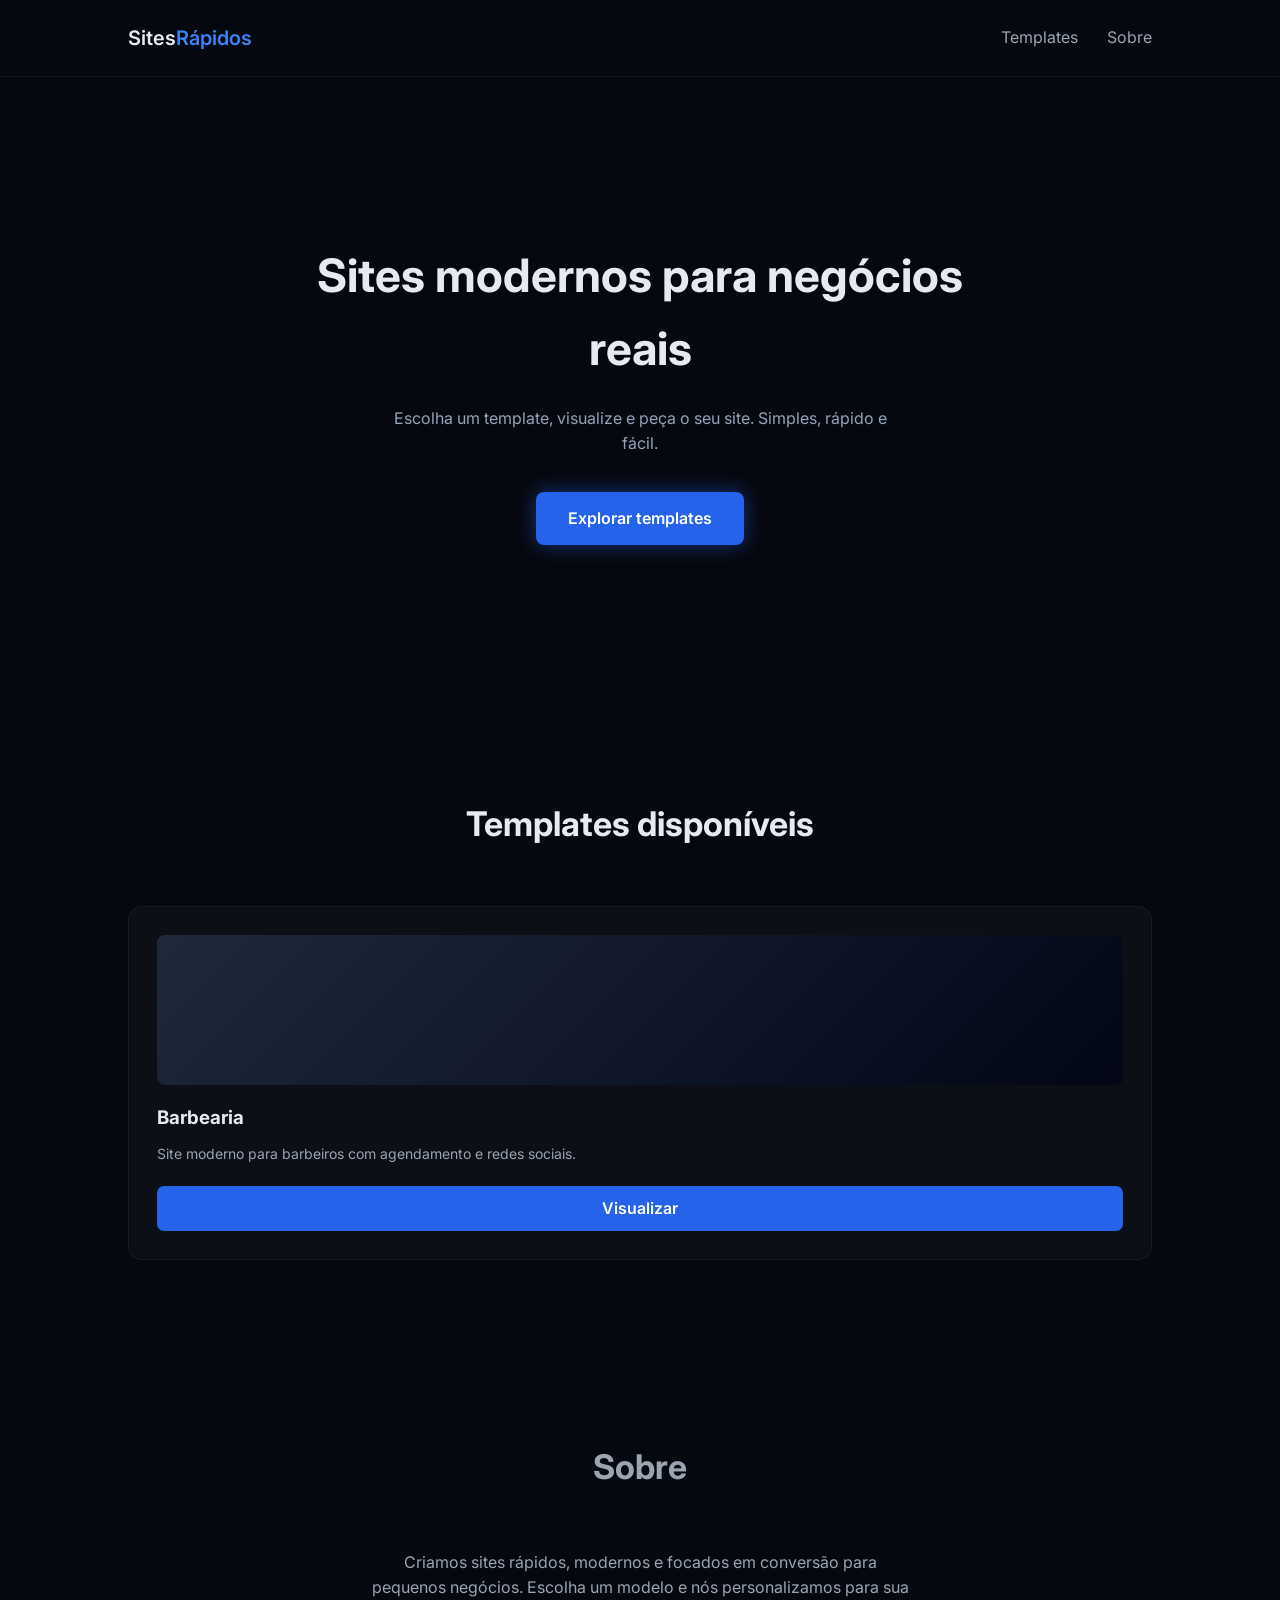
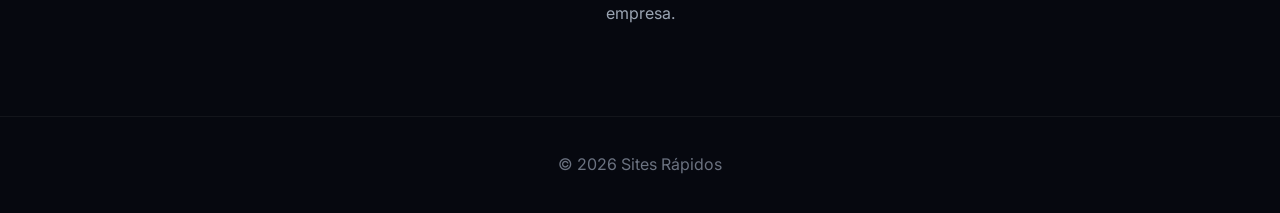
==== index.html @ dead8d6f "Add files via upload" ====
<!DOCTYPE html>
<html lang="pt-br">
<head>
<meta charset="UTF-8">
<meta name="viewport" content="width=device-width, initial-scale=1.0">

<title>Sites Rápidos</title>

<link rel="stylesheet" href="style.css">

<link rel="preconnect" href="https://fonts.googleapis.com">
<link href="https://fonts.googleapis.com/css2?family=Inter:wght@300;400;600&display=swap" rel="stylesheet">

</head>

<body>

<header class="header">
    <div class="logo">
    Sites<span>Rápidos</span>
    </div>

    <nav>
        <a href="#templates">Templates</a>
        <a href="#sobre">Sobre</a>
    </nav>
</header>

<section class="hero">
    <h1>Sites modernos para negócios reais</h1>

    <p>
    Escolha um template, visualize e peça o seu site.
    Simples, rápido e fácil.
    </p>

    <a class="btn" href="#templates">
    Explorar templates
    </a>
</section>

<section id="templates" class="templates">
    <h2>Templates disponíveis</h2>

    <div class="cards">

        <!-- TEMPLATE 1-->
        <div class="card">
            <div class="preview"></div>
                <h3>Barbearia</h3>
                <p>Site moderno para barbeiros com agendamento e redes sociais.</p>
                <a href="/barbearia" class="card-btn">
                Visualizar
                </a>
            </div>
        </div>

    </div>
</section>

<section id="sobre" class="sobre">
    <h2>Sobre</h2>
    <p>
    Criamos sites rápidos, modernos e focados em conversão para pequenos negócios.
    Escolha um modelo e nós personalizamos para sua empresa.
    </p>
</section>

<footer>
    <p>© 2026 Sites Rápidos</p>
</footer>

<script src="script.js"></script>

</body>
</html>
---- style.css ----
*{
margin:0;
padding:0;
box-sizing:border-box;
}

html{
    scroll-behavior: smooth;
}

body{
font-family:'Inter',sans-serif;
background:#06080f;
color:#e6eaf3;
line-height:1.6;
}


/* HEADER */

.header{
display:flex;
justify-content:space-between;
align-items:center;
padding:22px 10%;
border-bottom:1px solid rgba(255,255,255,0.05);
}

.logo{
font-size:20px;
font-weight:600;
}

.logo span{
color:#3b82f6;
}

nav a{
margin-left:25px;
text-decoration:none;
color:#9aa4b2;
transition:0.3s;
}

nav a:hover{
color:#ffffff;
}


/* HERO */

.hero{
min-height:70vh;
display:flex;
flex-direction:column;
justify-content:center;
align-items:center;
text-align:center;
padding:40px 20px;
}

.hero h1{
font-size:46px;
max-width:700px;
margin-bottom:20px;
}

.hero p{
color:#94a3b8;
max-width:500px;
margin-bottom:35px;
}


/* BOTÃO */

.btn{
background:#2563eb;
color:white;
padding:14px 32px;
border-radius:8px;
text-decoration:none;
font-weight:600;
transition:0.3s;
box-shadow:0 0 20px rgba(37,99,235,0.5);
}

.btn:hover{
transform:translateY(-3px);
box-shadow:0 0 35px rgba(37,99,235,0.7);
}


/* SECTIONS */

section{
padding:90px 10%;
}

h2{
text-align:center;
margin-bottom:55px;
font-size:34px;
}


/* CARDS */

.cards{
display:grid;
grid-template-columns:repeat(auto-fit,minmax(260px,1fr));
gap:35px;
}

.card{
background:rgba(255,255,255,0.03);
backdrop-filter:blur(10px);
border:1px solid rgba(255,255,255,0.05);
padding:28px;
border-radius:14px;
transition:0.35s;
display:flex;
flex-direction:column;
}

.card:hover{
transform:translateY(-8px);
border-color:#2563eb;
box-shadow:0 10px 35px rgba(37,99,235,0.15);
}

.preview{
height:150px;
background:linear-gradient(135deg,#1e293b,#020617);
border-radius:8px;
margin-bottom:18px;
}

.card h3{
margin-bottom:10px;
}

.card p{
color:#9aa4b2;
font-size:14px;
margin-bottom:20px;
}

.card-btn{
margin-top:auto;
background:#2563eb;
padding:10px;
border-radius:7px;
text-align:center;
text-decoration:none;
color:white;
font-weight:600;
transition:0.25s;
}

.card-btn:hover{
background:#3b82f6;
}


/* SOBRE */

.sobre{
max-width:800px;
margin:auto;
text-align:center;
color:#9aa4b2;
}


/* FOOTER */

footer{
border-top:1px solid rgba(255,255,255,0.05);
padding:35px;
text-align:center;
color:#6b7280;
}
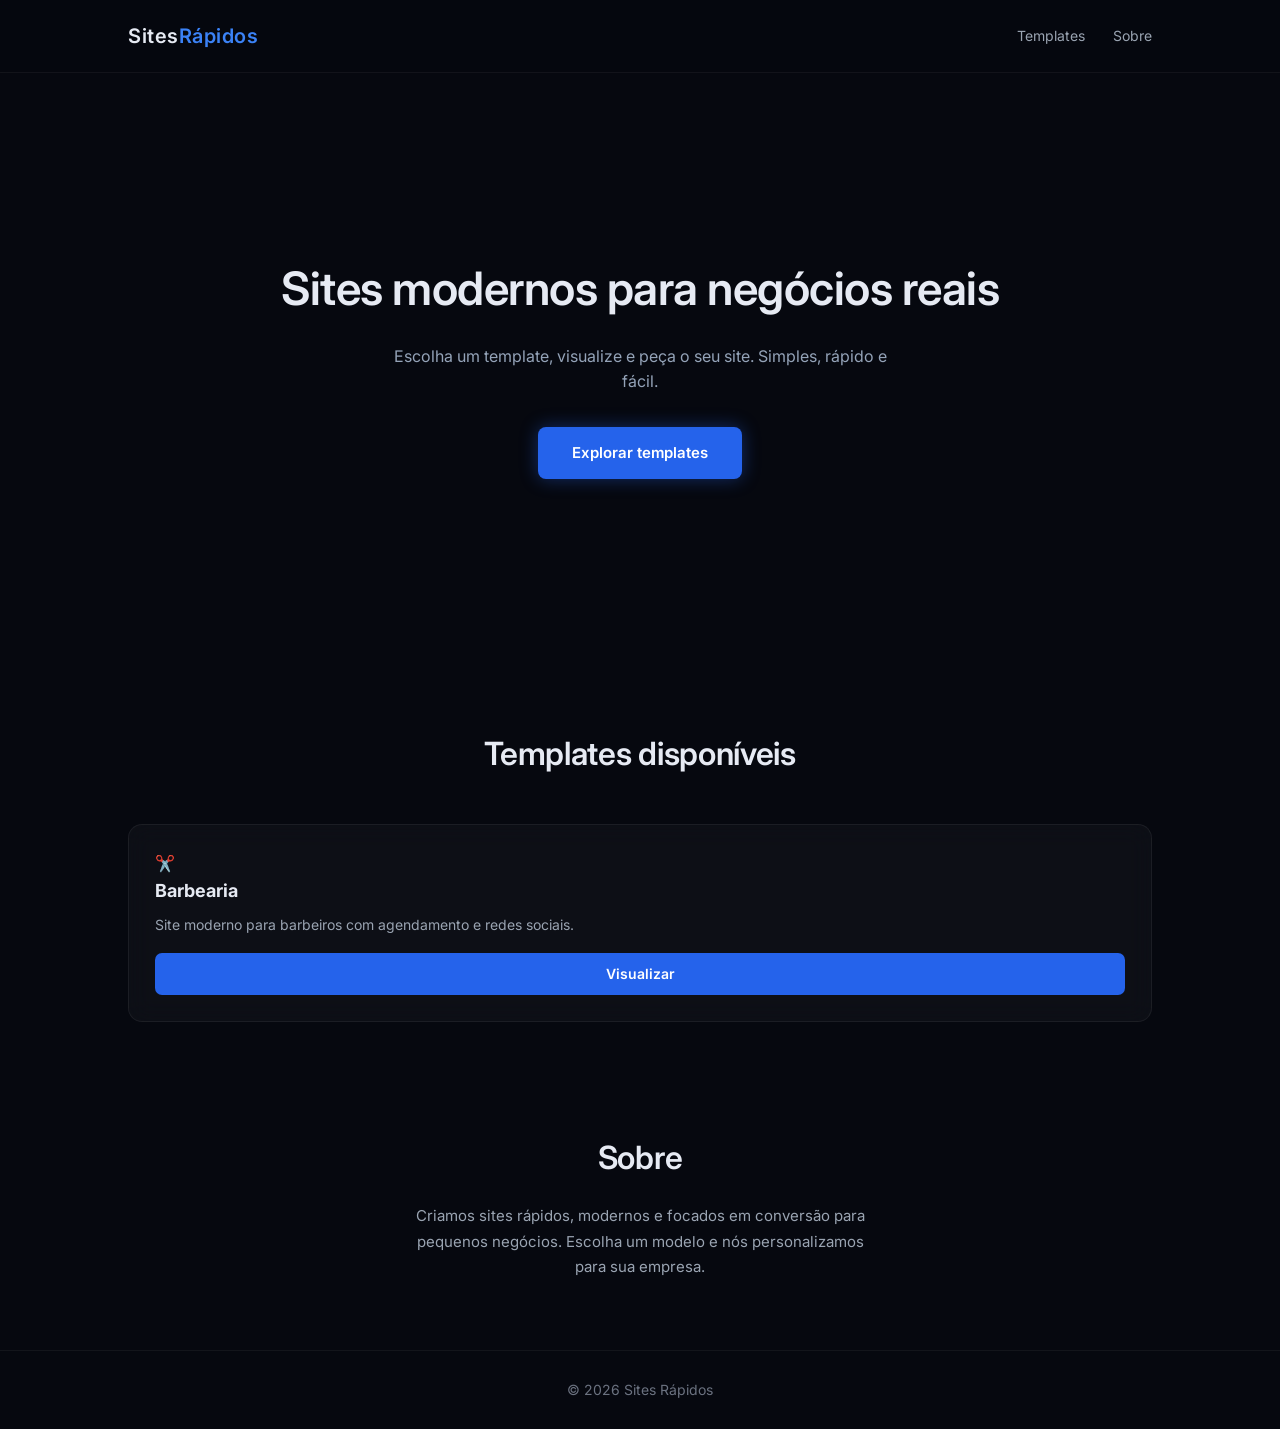
==== commit eac1f335: "Update index.html" ====
--- a/index.html
+++ b/index.html
@@ -10,6 +10,12 @@
 
 <link rel="preconnect" href="https://fonts.googleapis.com">
 <link href="https://fonts.googleapis.com/css2?family=Inter:wght@300;400;600&display=swap" rel="stylesheet">
+    
+<link rel="apple-touch-icon" sizes="180x180" href="favicon/apple-touch-icon.png">
+<link rel="icon" type="image/png" sizes="32x32" href="favicon/favicon-32x32.png">
+<link rel="icon" type="image/png" sizes="16x16" href="favicon/favicon-16x16.png">
+<link rel="manifest" href="favicon/site.webmanifest">
+<link rel="stylesheet" href="favicon/favicon.ico">
 
 </head>
 
@@ -46,13 +52,18 @@
 
         <!-- TEMPLATE 1-->
         <div class="card">
-            <div class="preview"></div>
-                <h3>Barbearia</h3>
-                <p>Site moderno para barbeiros com agendamento e redes sociais.</p>
-                <a href="/barbearia" class="card-btn">
-                Visualizar
-                </a>
+
+            <div class="card-top">
+            <div class="icon">✂️</div>
+            <h3>Barbearia</h3>
             </div>
+
+            <p>Site moderno para barbeiros com agendamento e redes sociais.</p>
+
+            <a href="/barbearia" class="card-btn">
+            Visualizar
+            </a>
+
         </div>
 
     </div>
@@ -73,4 +84,4 @@
 <script src="script.js"></script>
 
 </body>
-</html>+</html>
--- a/style.css
+++ b/style.css
@@ -2,10 +2,6 @@
 margin:0;
 padding:0;
 box-sizing:border-box;
-}
-
-html{
-    scroll-behavior: smooth;
 }
 
 body{
@@ -13,6 +9,7 @@
 background:#06080f;
 color:#e6eaf3;
 line-height:1.6;
+-webkit-font-smoothing:antialiased;
 }
 
 
@@ -22,13 +19,19 @@
 display:flex;
 justify-content:space-between;
 align-items:center;
-padding:22px 10%;
+padding:20px 10%;
 border-bottom:1px solid rgba(255,255,255,0.05);
+background:rgba(6,8,15,0.7);
+backdrop-filter:blur(8px);
+position:sticky;
+top:0;
+z-index:100;
 }
 
 .logo{
 font-size:20px;
 font-weight:600;
+letter-spacing:0.5px;
 }
 
 .logo span{
@@ -36,10 +39,11 @@
 }
 
 nav a{
-margin-left:25px;
+margin-left:24px;
 text-decoration:none;
 color:#9aa4b2;
-transition:0.3s;
+font-size:14px;
+transition:0.25s ease;
 }
 
 nav a:hover{
@@ -50,25 +54,28 @@
 /* HERO */
 
 .hero{
-min-height:70vh;
+min-height:65vh;
 display:flex;
 flex-direction:column;
 justify-content:center;
 align-items:center;
 text-align:center;
-padding:40px 20px;
+padding:60px 20px;
 }
 
 .hero h1{
 font-size:46px;
-max-width:700px;
-margin-bottom:20px;
+max-width:720px;
+margin-bottom:18px;
+font-weight:600;
+letter-spacing:-0.5px;
 }
 
 .hero p{
 color:#94a3b8;
 max-width:500px;
-margin-bottom:35px;
+margin-bottom:32px;
+font-size:16px;
 }
 
 
@@ -77,30 +84,41 @@
 .btn{
 background:#2563eb;
 color:white;
-padding:14px 32px;
+padding:14px 34px;
 border-radius:8px;
 text-decoration:none;
 font-weight:600;
-transition:0.3s;
-box-shadow:0 0 20px rgba(37,99,235,0.5);
+font-size:15px;
+transition:0.25s ease;
+box-shadow:0 0 18px rgba(37,99,235,0.4);
 }
 
 .btn:hover{
 transform:translateY(-3px);
-box-shadow:0 0 35px rgba(37,99,235,0.7);
+box-shadow:0 0 35px rgba(37,99,235,0.6);
 }
 
 
 /* SECTIONS */
 
 section{
-padding:90px 10%;
+padding:80px 10%;
 }
 
 h2{
 text-align:center;
-margin-bottom:55px;
-font-size:34px;
+margin-bottom:45px;
+font-size:32px;
+font-weight:600;
+letter-spacing:-0.3px;
+}
+
+
+/* TEMPLATES */
+
+.templates{
+padding-top:70px;
+padding-bottom:60px;
 }
 
 
@@ -109,41 +127,47 @@
 .cards{
 display:grid;
 grid-template-columns:repeat(auto-fit,minmax(260px,1fr));
-gap:35px;
+gap:28px;
+max-width:1100px;
+margin:auto;
 }
 
 .card{
 background:rgba(255,255,255,0.03);
-backdrop-filter:blur(10px);
-border:1px solid rgba(255,255,255,0.05);
-padding:28px;
+backdrop-filter:blur(12px);
+border:1px solid rgba(255,255,255,0.06);
+padding:26px;
 border-radius:14px;
-transition:0.35s;
+transition:0.35s ease;
 display:flex;
 flex-direction:column;
+position:relative;
+overflow:hidden;
 }
 
 .card:hover{
-transform:translateY(-8px);
+transform:translateY(-6px);
 border-color:#2563eb;
-box-shadow:0 10px 35px rgba(37,99,235,0.15);
+box-shadow:0 12px 35px rgba(37,99,235,0.18);
 }
 
 .preview{
 height:150px;
 background:linear-gradient(135deg,#1e293b,#020617);
 border-radius:8px;
-margin-bottom:18px;
+margin-bottom:16px;
 }
 
 .card h3{
-margin-bottom:10px;
+margin-bottom:8px;
+font-size:18px;
 }
 
 .card p{
 color:#9aa4b2;
 font-size:14px;
-margin-bottom:20px;
+margin-bottom:18px;
+line-height:1.5;
 }
 
 .card-btn{
@@ -155,6 +179,7 @@
 text-decoration:none;
 color:white;
 font-weight:600;
+font-size:14px;
 transition:0.25s;
 }
 
@@ -166,10 +191,21 @@
 /* SOBRE */
 
 .sobre{
-max-width:800px;
+padding-top:50px; /* reduz espaço antes da seção */
+padding-bottom:70px;
+max-width:720px;
 margin:auto;
 text-align:center;
+}
+
+.sobre h2{
+margin-bottom:20px;
+}
+
+.sobre p{
 color:#9aa4b2;
+font-size:15px;
+line-height:1.7;
 }
 
 
@@ -177,7 +213,31 @@
 
 footer{
 border-top:1px solid rgba(255,255,255,0.05);
-padding:35px;
+padding:28px;
 text-align:center;
 color:#6b7280;
-}+font-size:14px;
+}
+
+
+/* RESPONSIVIDADE */
+
+@media(max-width:768px){
+
+.hero h1{
+font-size:34px;
+}
+
+section{
+padding:60px 8%;
+}
+
+.header{
+padding:18px 8%;
+}
+
+nav a{
+margin-left:18px;
+}
+
+}
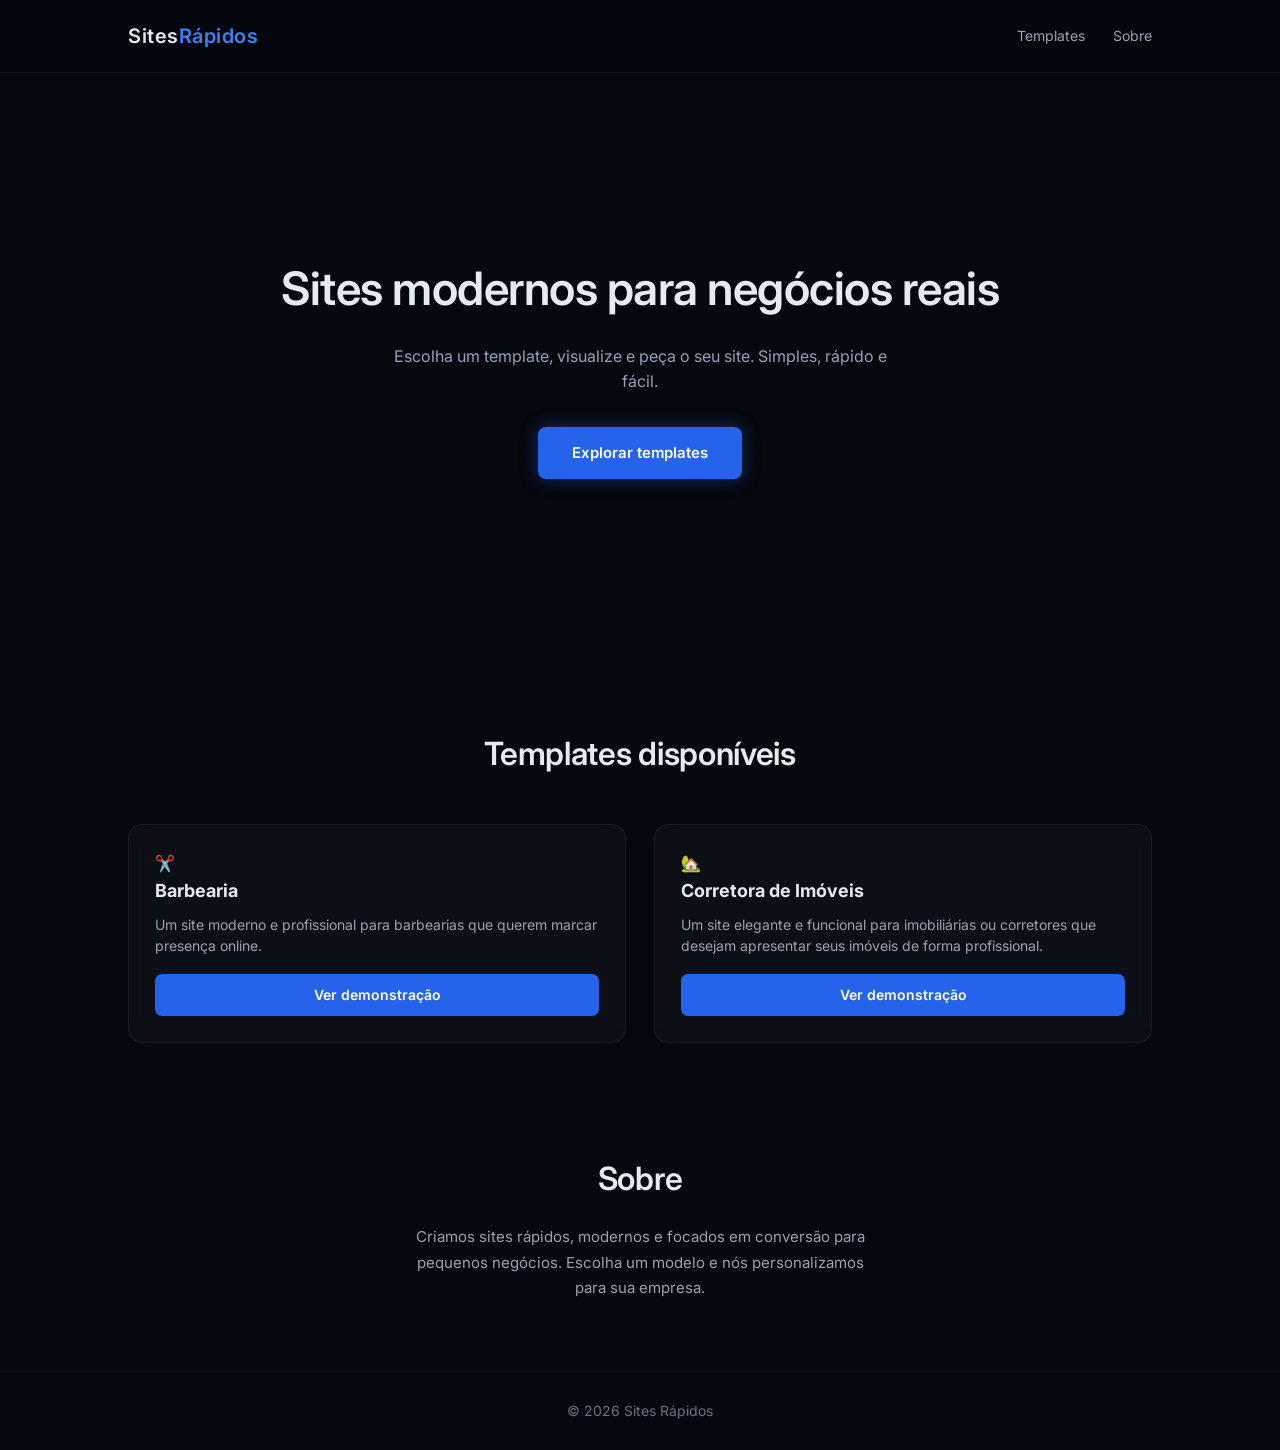
==== commit f4b2e2b0: "Update index.html" ====
--- a/index.html
+++ b/index.html
@@ -11,11 +11,11 @@
 <link rel="preconnect" href="https://fonts.googleapis.com">
 <link href="https://fonts.googleapis.com/css2?family=Inter:wght@300;400;600&display=swap" rel="stylesheet">
     
-<link rel="apple-touch-icon" sizes="180x180" href="favicon/apple-touch-icon.png">
-<link rel="icon" type="image/png" sizes="32x32" href="favicon/favicon-32x32.png">
-<link rel="icon" type="image/png" sizes="16x16" href="favicon/favicon-16x16.png">
-<link rel="manifest" href="favicon/site.webmanifest">
-<link rel="stylesheet" href="favicon/favicon.ico">
+<link rel="apple-touch-icon" sizes="180x180" href="favicons/apple-touch-icon.png">
+<link rel="icon" type="image/png" sizes="32x32" href="favicons/favicon-32x32.png">
+<link rel="icon" type="image/png" sizes="16x16" href="favicons/favicon-16x16.png">
+<link rel="manifest" href="favicons/site.webmanifest">
+<link rel="icon" href="favicons/favicon.ico">
 
 </head>
 
@@ -58,10 +58,26 @@
             <h3>Barbearia</h3>
             </div>
 
-            <p>Site moderno para barbeiros com agendamento e redes sociais.</p>
+            <p>Um site moderno e profissional para barbearias que querem marcar presença online.</p>
 
             <a href="/barbearia" class="card-btn">
-            Visualizar
+            Ver demonstração
+            </a>
+
+        </div>
+
+        <!-- TEMPLATE 1-->
+        <div class="card">
+
+            <div class="card-top">
+            <div class="icon">🏡</div>
+            <h3>Corretora de Imóveis</h3>
+            </div>
+
+            <p>Um site elegante e funcional para imobiliárias ou corretores que desejam apresentar seus imóveis de forma profissional.</p>
+
+            <a href="/corretora-imoveis" class="card-btn">
+            Ver demonstração
             </a>
 
         </div>
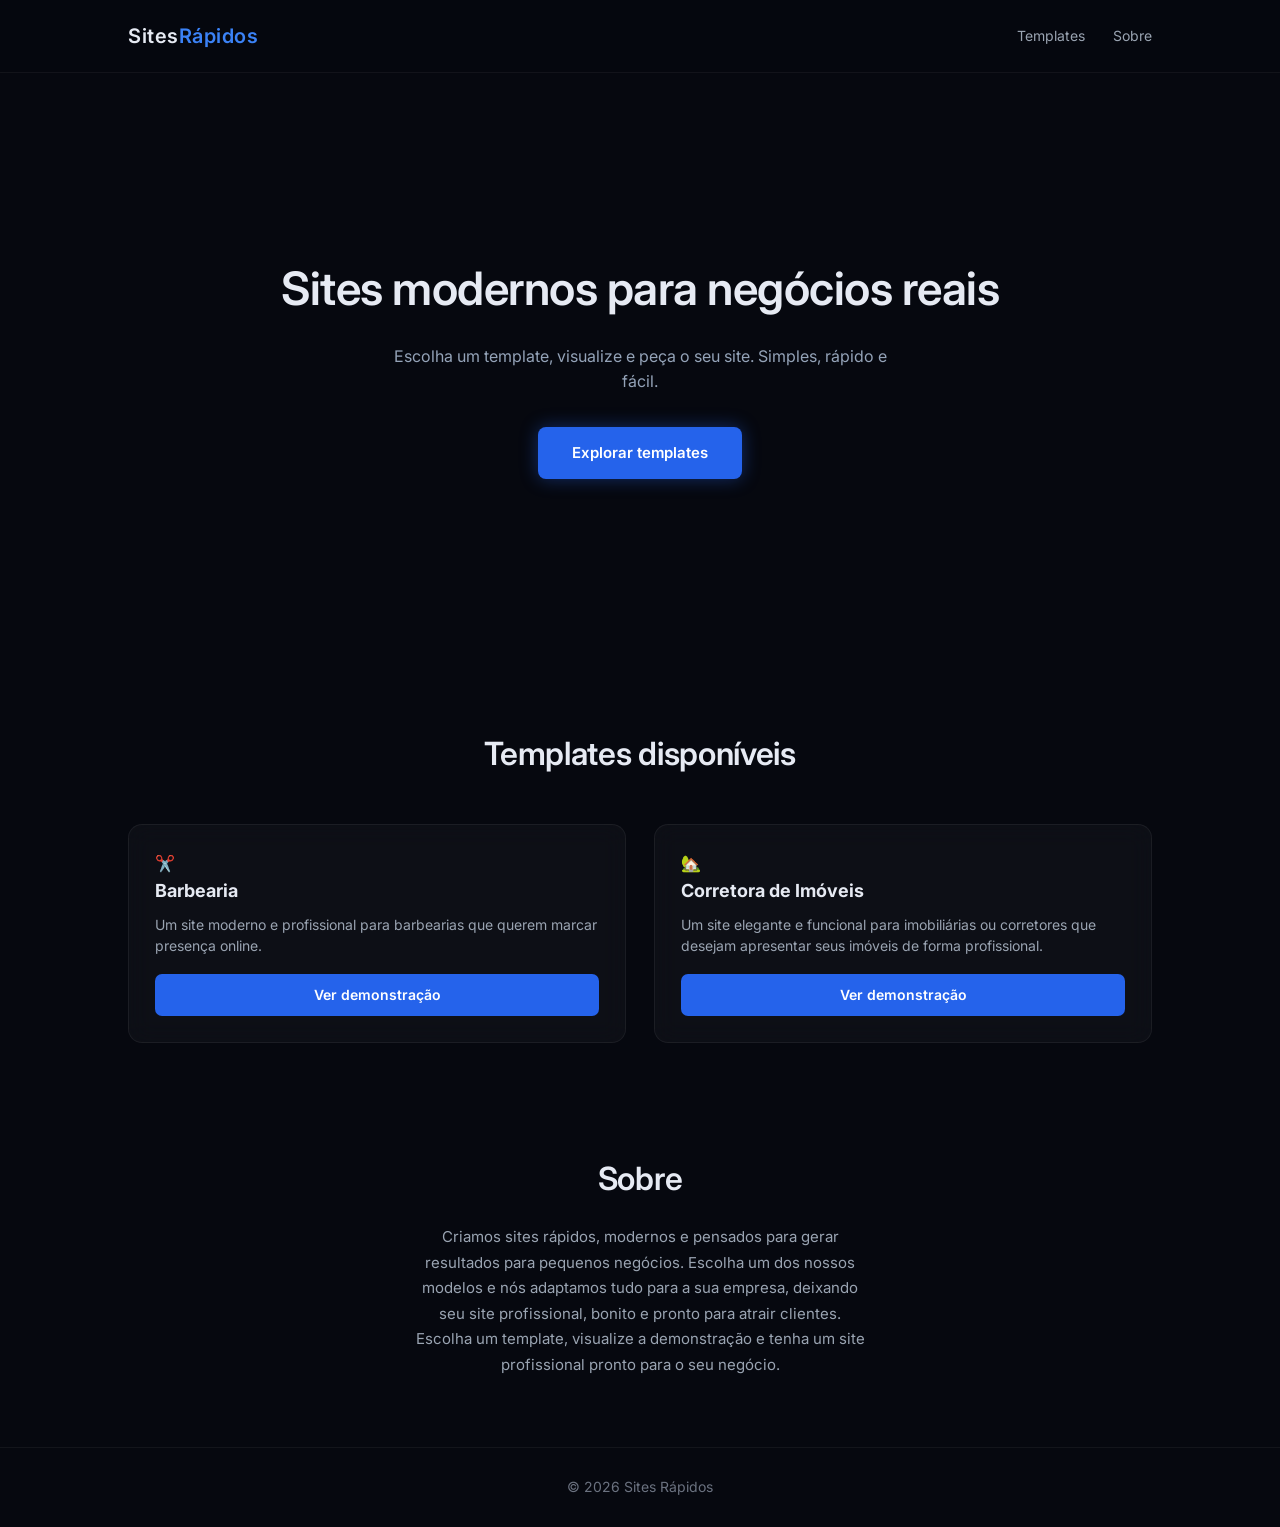
==== commit d6fcb249: "Update index.html" ====
--- a/index.html
+++ b/index.html
@@ -76,7 +76,7 @@
 
             <p>Um site elegante e funcional para imobiliárias ou corretores que desejam apresentar seus imóveis de forma profissional.</p>
 
-            <a href="/corretora-imoveis" class="card-btn">
+            <a href="/imobiliaria" class="card-btn">
             Ver demonstração
             </a>
 
@@ -88,8 +88,11 @@
 <section id="sobre" class="sobre">
     <h2>Sobre</h2>
     <p>
-    Criamos sites rápidos, modernos e focados em conversão para pequenos negócios.
-    Escolha um modelo e nós personalizamos para sua empresa.
+    Criamos sites rápidos, modernos e pensados para gerar resultados para pequenos negócios.
+    Escolha um dos nossos modelos e nós adaptamos tudo para a sua empresa, deixando seu site profissional, bonito e pronto para atrair clientes.
+    </p>
+    <p>
+    Escolha um template, visualize a demonstração e tenha um site profissional pronto para o seu negócio.
     </p>
 </section>
 
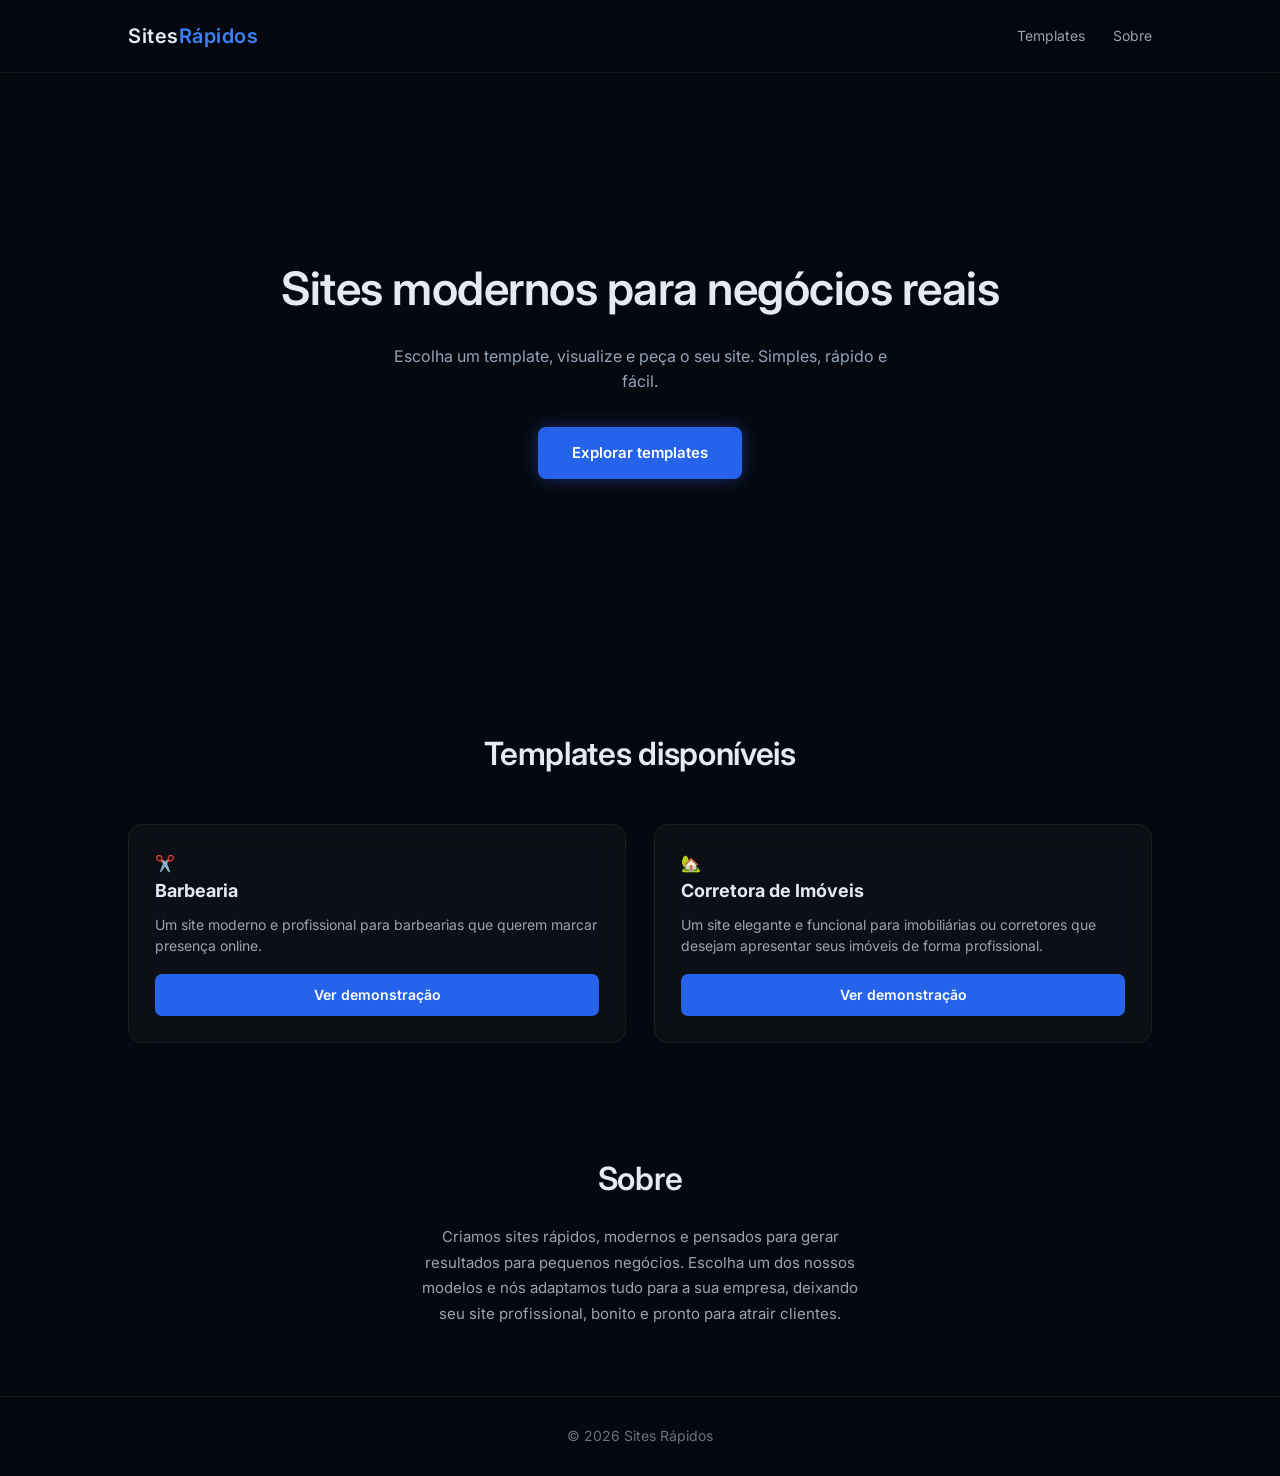
==== commit f1bc145d: "Update index.html" ====
--- a/index.html
+++ b/index.html
@@ -91,9 +91,6 @@
     Criamos sites rápidos, modernos e pensados para gerar resultados para pequenos negócios.
     Escolha um dos nossos modelos e nós adaptamos tudo para a sua empresa, deixando seu site profissional, bonito e pronto para atrair clientes.
     </p>
-    <p>
-    Escolha um template, visualize a demonstração e tenha um site profissional pronto para o seu negócio.
-    </p>
 </section>
 
 <footer>
